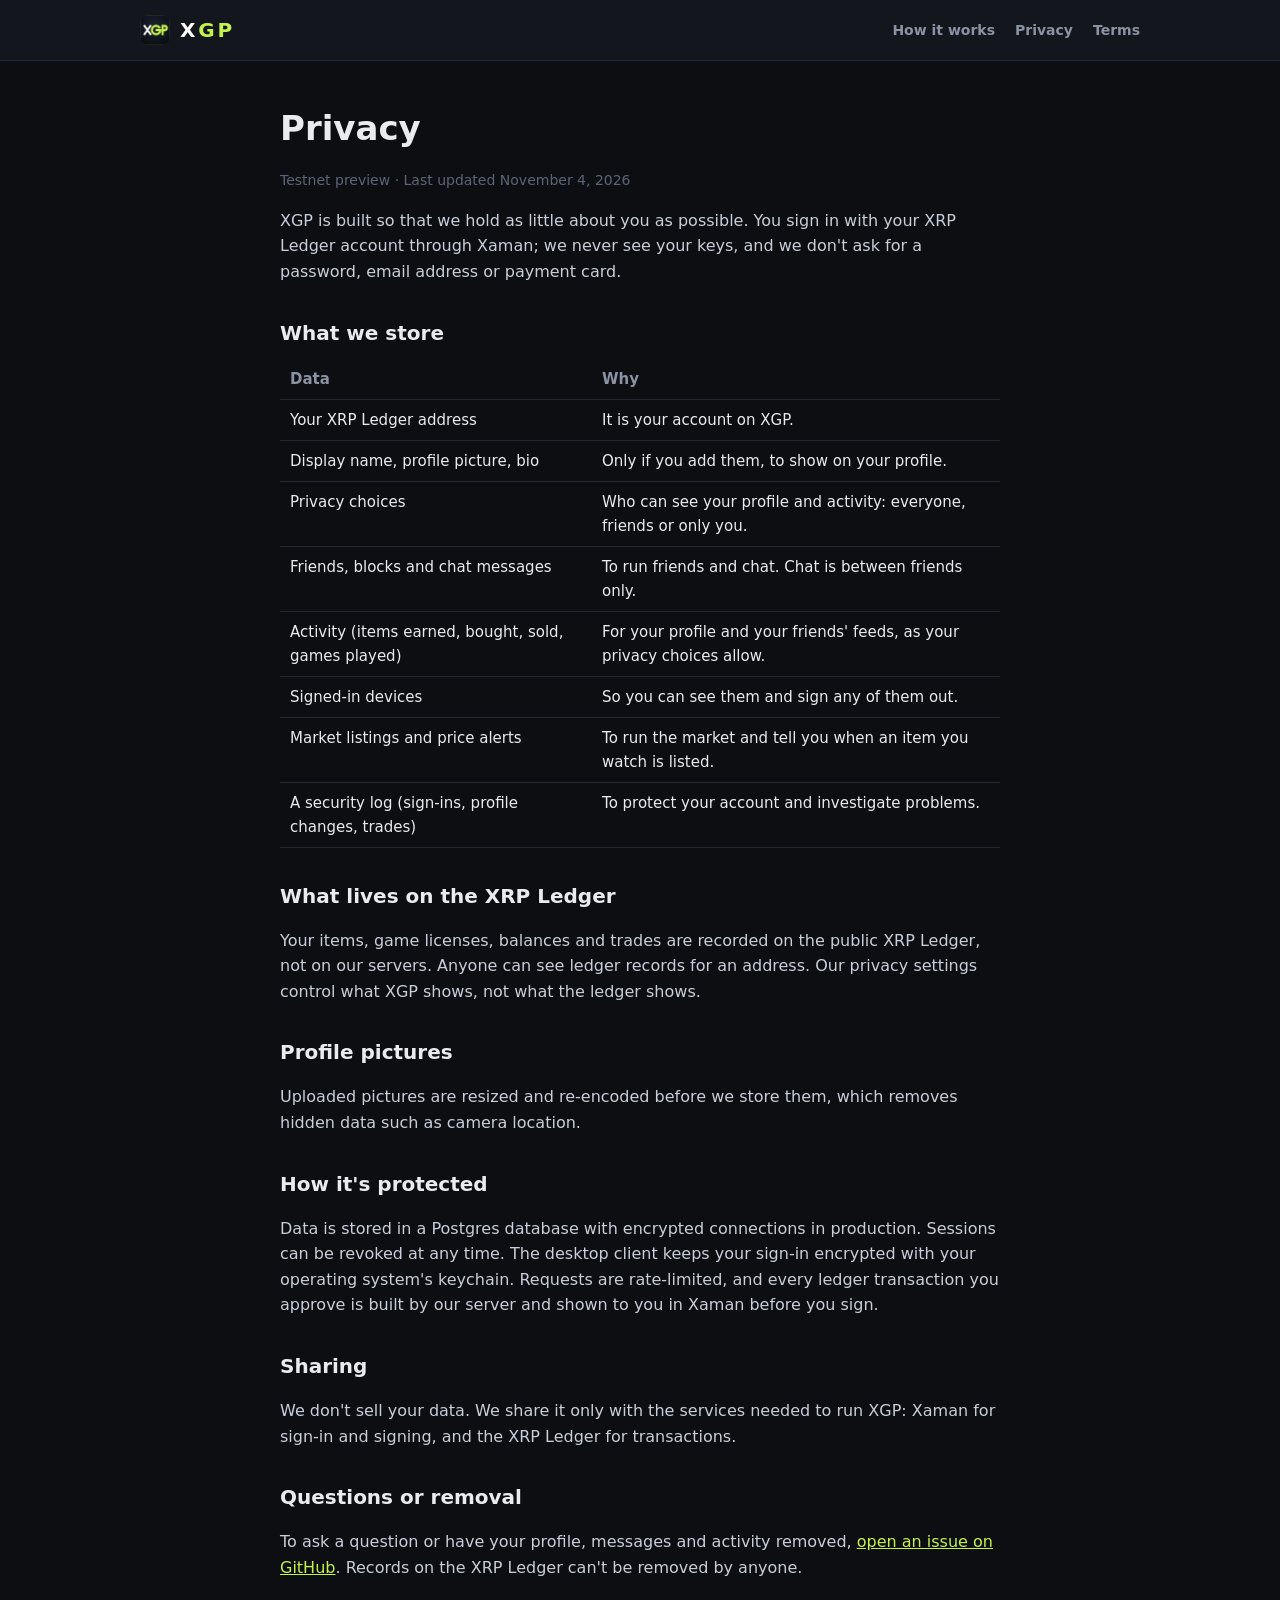
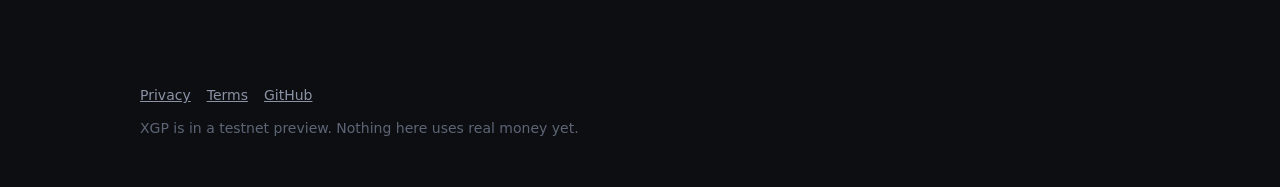
==== privacy.html @ f4c141ed "XGP homepage" ====
<!doctype html>
<html lang="en">
<head>
  <meta charset="utf-8" />
  <meta name="viewport" content="width=device-width, initial-scale=1" />
  <link rel="icon" type="image/svg+xml" href="assets/favicon.svg" />
  <link rel="stylesheet" href="assets/site.css" />
  <title>XGP Privacy</title>
  <meta name="description" content="What XGP stores about players, and how it is protected." />
</head>
<body>
<header class="bar"><div class="wrap">
  <a class="mark" href="./"><img src="assets/logo.png" alt="" /><b>X<span>GP</span></b></a>
  <nav><a href="./#how">How it works</a><a href="privacy.html">Privacy</a><a href="terms.html">Terms</a></nav>
</div></header>
<main class="doc">
  <h1>Privacy</h1>
  <p class="updated">Testnet preview · Last updated November 4, 2026</p>
  <p>XGP is built so that we hold as little about you as possible. You sign in with your XRP Ledger account through Xaman; we never see your keys, and we don't ask for a password, email address or payment card.</p>

  <h2>What we store</h2>
  <table>
    <tr><th>Data</th><th>Why</th></tr>
    <tr><td>Your XRP Ledger address</td><td>It is your account on XGP.</td></tr>
    <tr><td>Display name, profile picture, bio</td><td>Only if you add them, to show on your profile.</td></tr>
    <tr><td>Privacy choices</td><td>Who can see your profile and activity: everyone, friends or only you.</td></tr>
    <tr><td>Friends, blocks and chat messages</td><td>To run friends and chat. Chat is between friends only.</td></tr>
    <tr><td>Activity (items earned, bought, sold, games played)</td><td>For your profile and your friends' feeds, as your privacy choices allow.</td></tr>
    <tr><td>Signed-in devices</td><td>So you can see them and sign any of them out.</td></tr>
    <tr><td>Market listings and price alerts</td><td>To run the market and tell you when an item you watch is listed.</td></tr>
    <tr><td>A security log (sign-ins, profile changes, trades)</td><td>To protect your account and investigate problems.</td></tr>
  </table>

  <h2>What lives on the XRP Ledger</h2>
  <p>Your items, game licenses, balances and trades are recorded on the public XRP Ledger, not on our servers. Anyone can see ledger records for an address. Our privacy settings control what XGP shows, not what the ledger shows.</p>

  <h2>Profile pictures</h2>
  <p>Uploaded pictures are resized and re-encoded before we store them, which removes hidden data such as camera location.</p>

  <h2>How it's protected</h2>
  <p>Data is stored in a Postgres database with encrypted connections in production. Sessions can be revoked at any time. The desktop client keeps your sign-in encrypted with your operating system's keychain. Requests are rate-limited, and every ledger transaction you approve is built by our server and shown to you in Xaman before you sign.</p>

  <h2>Sharing</h2>
  <p>We don't sell your data. We share it only with the services needed to run XGP: Xaman for sign-in and signing, and the XRP Ledger for transactions.</p>

  <h2>Questions or removal</h2>
  <p>To ask a question or have your profile, messages and activity removed, <a href="https://github.com/mrulewicz66/XGP/issues">open an issue on GitHub</a>. Records on the XRP Ledger can't be removed by anyone.</p>
</main>
<footer><div class="wrap">
  <a href="privacy.html">Privacy</a><a href="terms.html">Terms</a><a href="https://github.com/mrulewicz66/XGP">GitHub</a>
  <div style="margin-top:10px">XGP is in a testnet preview. Nothing here uses real money yet.</div>
</div></footer>
</body>
</html>
---- assets/site.css ----
:root {
  --bg: #0c0e12; --panel: #13161c; --line: #232833; --text: #e9ebef; --muted: #8a92a3; --faint: #5d6575; --accent: #c6f24e; --ink: #1a2205;
  color-scheme: dark;
}
* { box-sizing: border-box; }
html, body { margin: 0; background: var(--bg); color: var(--text); font: 16px/1.6 system-ui, -apple-system, 'Segoe UI', sans-serif; -webkit-font-smoothing: antialiased; }
a { color: var(--accent); }
.wrap { max-width: 1040px; margin: 0 auto; padding: 0 20px; }
header.bar { border-bottom: 1px solid var(--line); background: var(--panel); }
header.bar .wrap { display: flex; align-items: center; justify-content: space-between; height: 60px; }
.mark { font-weight: 800; letter-spacing: 0.14em; font-size: 20px; color: #fff; text-decoration: none; display: flex; align-items: center; gap: 10px; }
.mark img { width: 30px; height: 30px; border-radius: 8px; }
.mark b { font-weight: 800; }
.mark span { color: var(--accent); }
nav a { color: var(--muted); text-decoration: none; margin-left: 20px; font-weight: 600; font-size: 14px; }
nav a:hover { color: var(--text); }
.hero { position: relative; overflow: hidden; min-height: 520px; display: grid; place-items: center; text-align: center; border-bottom: 1px solid var(--line); }
.hero > img.bg { position: absolute; inset: 0; width: 100%; height: 100%; object-fit: cover; }
.hero .card { position: relative; max-width: 560px; margin: 40px 20px; padding: 36px 32px; background: rgba(12, 14, 18, 0.74); border: 1px solid rgba(198, 242, 78, 0.18); border-radius: 18px; backdrop-filter: blur(12px); }
.hero h1 { font-size: 44px; line-height: 1.1; margin: 14px 0 10px; letter-spacing: -0.01em; }
.hero p { color: var(--muted); margin: 0 0 22px; font-size: 18px; }
.hero .logo { width: 88px; height: 88px; border-radius: 20px; }
.btn { display: inline-flex; align-items: center; height: 44px; padding: 0 22px; border-radius: 10px; font-weight: 700; text-decoration: none; border: 1px solid var(--line); color: var(--text); background: var(--panel); }
.btn.primary { background: var(--accent); border-color: var(--accent); color: var(--ink); }
.btn + .btn { margin-left: 10px; }
.tag { display: inline-block; font-size: 12px; font-weight: 700; letter-spacing: 0.08em; text-transform: uppercase; color: var(--accent); border: 1px solid rgba(198, 242, 78, 0.35); border-radius: 999px; padding: 3px 10px; }
section { padding: 56px 0; border-bottom: 1px solid var(--line); }
h2 { font-size: 28px; margin: 0 0 8px; }
.lead { color: var(--muted); max-width: 640px; margin: 0 0 28px; }
.grid { display: grid; grid-template-columns: repeat(auto-fit, minmax(220px, 1fr)); gap: 18px; }
.items.grid { grid-template-columns: repeat(auto-fit, minmax(240px, 1fr)); }
.box { background: var(--panel); border: 1px solid var(--line); border-radius: 14px; padding: 20px; }
.box h3 { margin: 0 0 6px; font-size: 17px; }
.box p { margin: 0; color: var(--muted); font-size: 15px; }
.items .box { padding: 0; overflow: hidden; }
.items img { display: block; width: 100%; aspect-ratio: 1; object-fit: cover; }
.items .body { padding: 14px 16px 16px; }
.rar { font-size: 12px; font-weight: 700; }
.epic { color: #c79bff; } .rare { color: #6cc8ff; } .common { color: #b8c0cc; }
footer { padding: 28px 0 48px; color: var(--faint); font-size: 14px; }
footer a { color: var(--muted); margin-right: 16px; }
.doc { max-width: 760px; padding: 40px 20px 60px; margin: 0 auto; }
.doc h1 { font-size: 34px; margin: 0 0 6px; }
.doc h2 { font-size: 20px; margin: 32px 0 8px; }
.doc p, .doc li { color: #c9ced8; }
.doc .updated { color: var(--faint); font-size: 14px; }
.doc table { width: 100%; border-collapse: collapse; margin: 10px 0; font-size: 15px; }
.doc th, .doc td { text-align: left; padding: 8px 10px; border-bottom: 1px solid var(--line); vertical-align: top; }
.doc th { color: var(--muted); font-weight: 600; }
@media (max-width: 600px) {
  .hero h1 { font-size: 32px; }
  nav a { margin-left: 12px; }
  .btn + .btn { margin: 10px 0 0; }
}
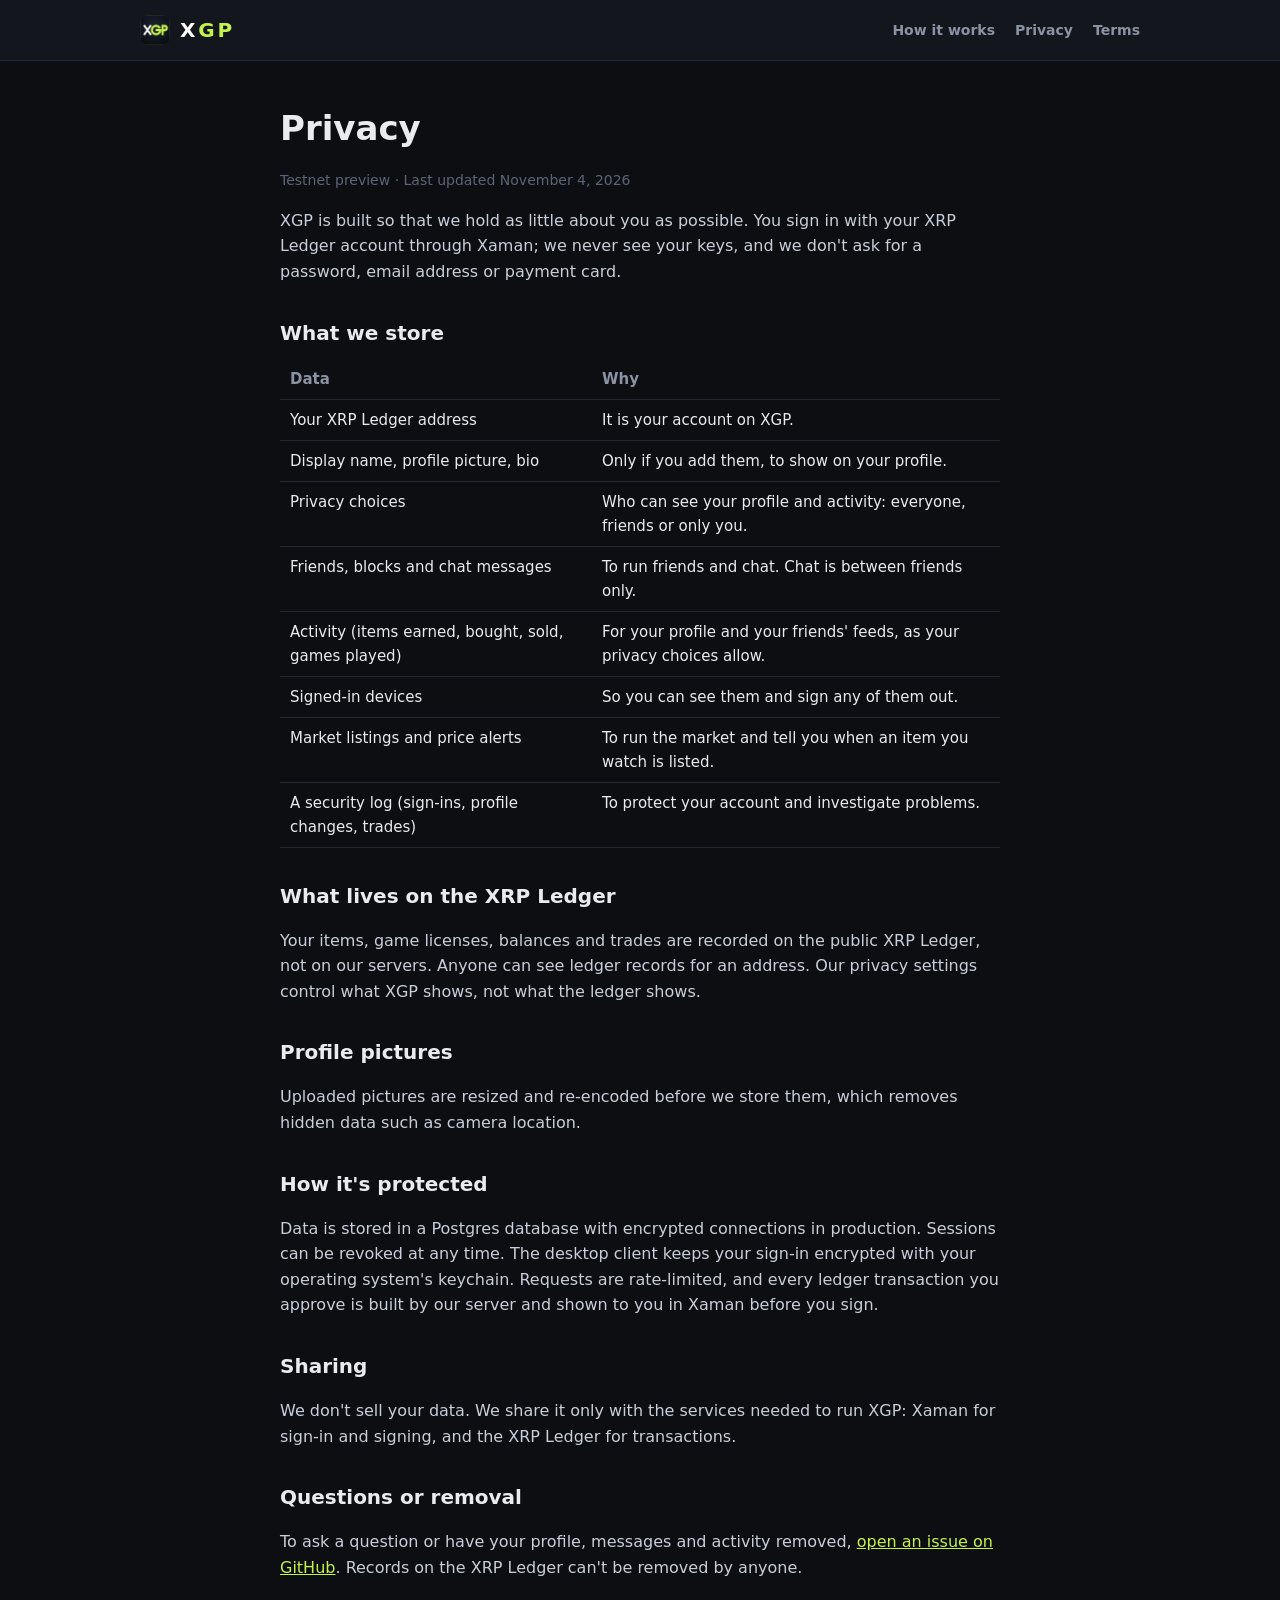
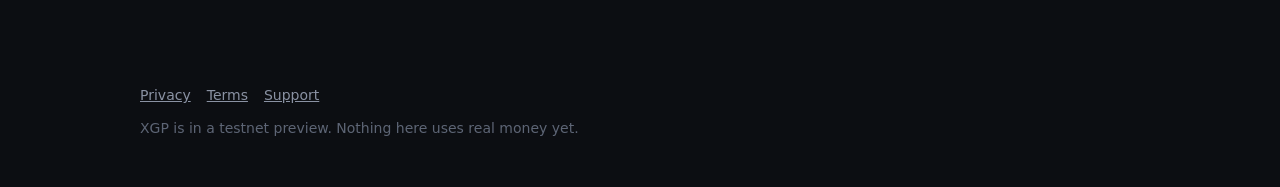
==== commit bd35543e: "Point support links to the public site" ====
--- a/privacy.html
+++ b/privacy.html
@@ -44,10 +44,10 @@
   <p>We don't sell your data. We share it only with the services needed to run XGP: Xaman for sign-in and signing, and the XRP Ledger for transactions.</p>
 
   <h2>Questions or removal</h2>
-  <p>To ask a question or have your profile, messages and activity removed, <a href="https://github.com/mrulewicz66/XGP/issues">open an issue on GitHub</a>. Records on the XRP Ledger can't be removed by anyone.</p>
+  <p>To ask a question or have your profile, messages and activity removed, <a href="https://github.com/mrulewicz66/XPG-Site/issues">open an issue on GitHub</a>. Records on the XRP Ledger can't be removed by anyone.</p>
 </main>
 <footer><div class="wrap">
-  <a href="privacy.html">Privacy</a><a href="terms.html">Terms</a><a href="https://github.com/mrulewicz66/XGP">GitHub</a>
+  <a href="privacy.html">Privacy</a><a href="terms.html">Terms</a><a href="https://github.com/mrulewicz66/XPG-Site/issues">Support</a>
   <div style="margin-top:10px">XGP is in a testnet preview. Nothing here uses real money yet.</div>
 </div></footer>
 </body>
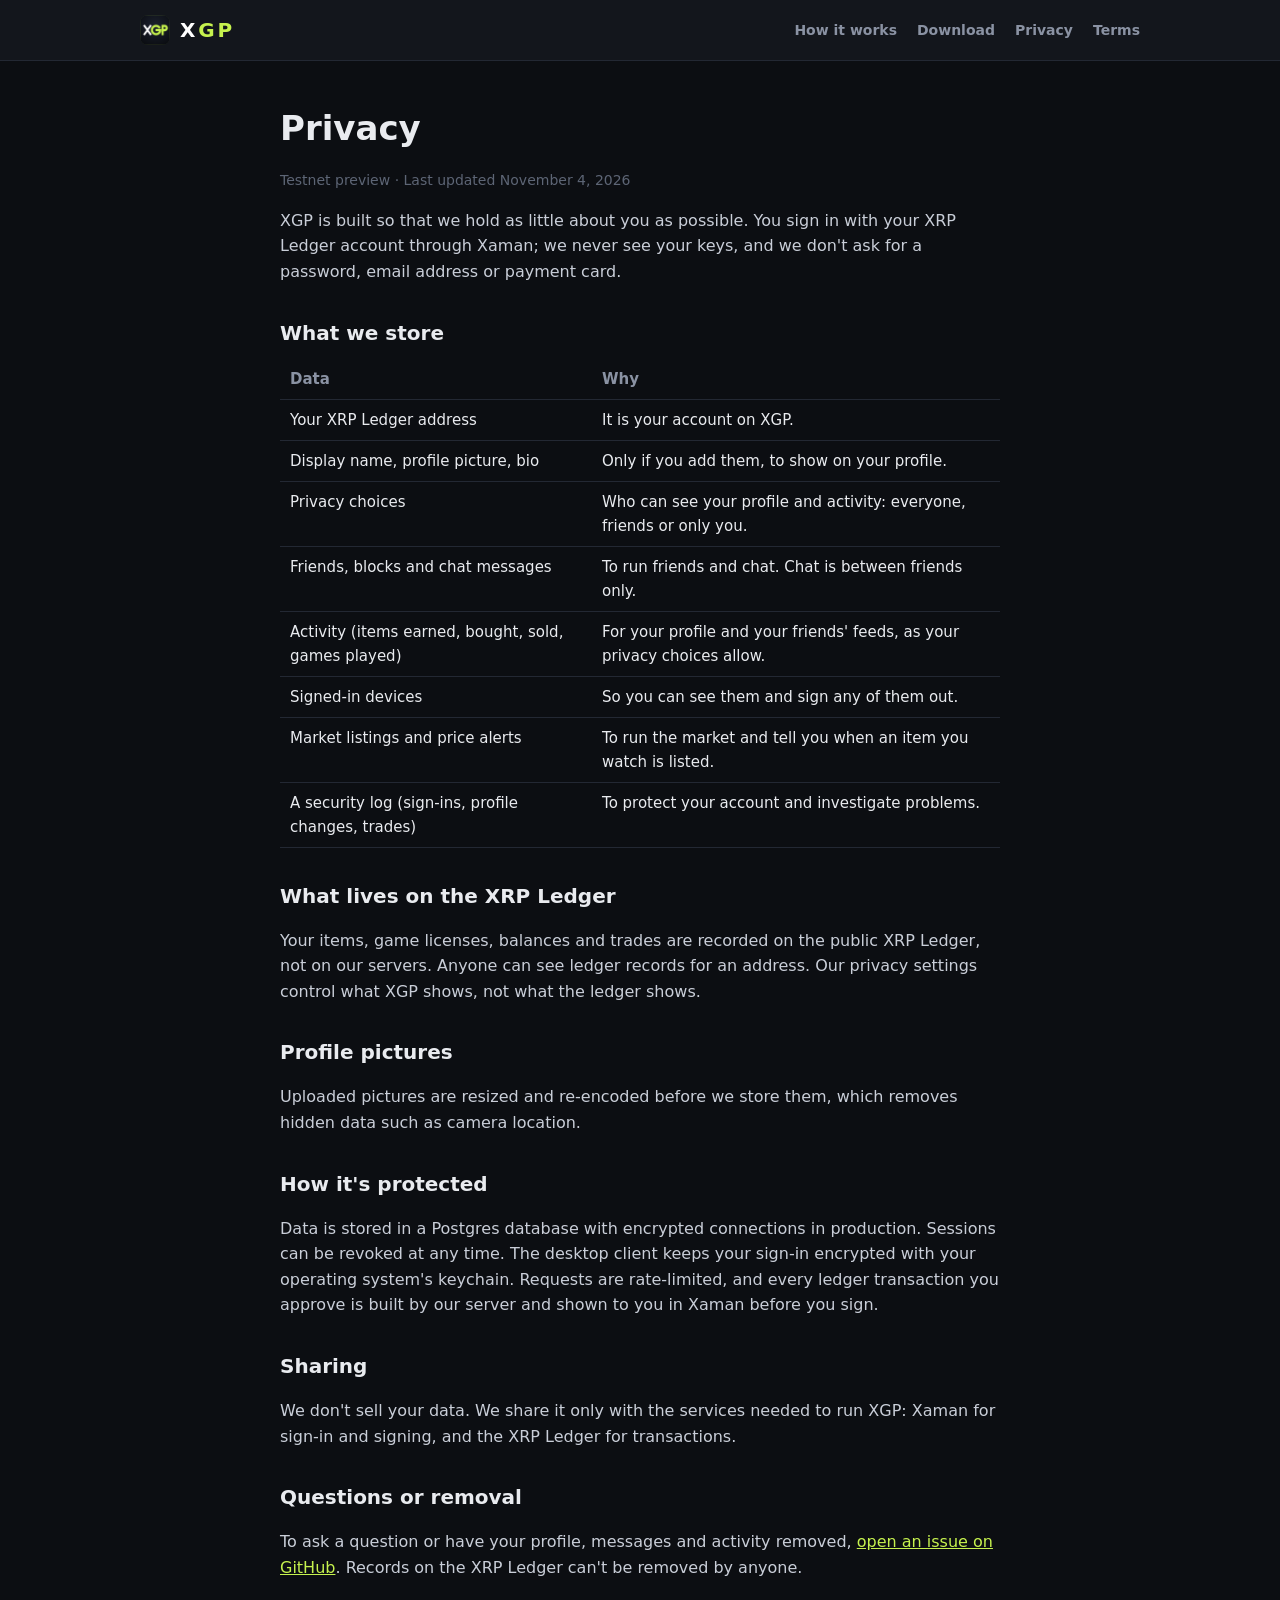
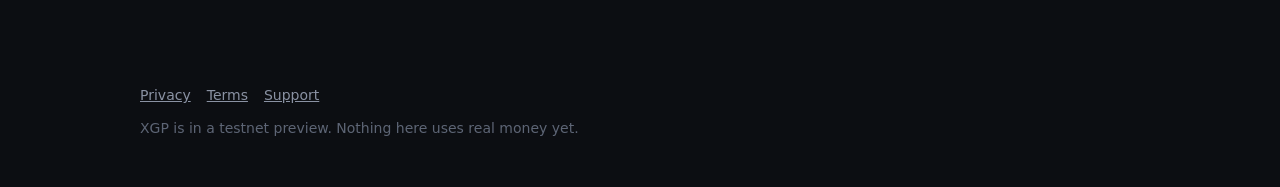
==== commit eaf84ed2: "Download page" ====
--- a/privacy.html
+++ b/privacy.html
@@ -11,7 +11,7 @@
 <body>
 <header class="bar"><div class="wrap">
   <a class="mark" href="./"><img src="assets/logo.png" alt="" /><b>X<span>GP</span></b></a>
-  <nav><a href="./#how">How it works</a><a href="privacy.html">Privacy</a><a href="terms.html">Terms</a></nav>
+  <nav><a href="./#how">How it works</a><a href="download.html">Download</a><a href="privacy.html">Privacy</a><a href="terms.html">Terms</a></nav>
 </div></header>
 <main class="doc">
   <h1>Privacy</h1>
--- a/assets/site.css
+++ b/assets/site.css
@@ -12,7 +12,7 @@
 .mark img { width: 30px; height: 30px; border-radius: 8px; }
 .mark b { font-weight: 800; }
 .mark span { color: var(--accent); }
-nav a { color: var(--muted); text-decoration: none; margin-left: 20px; font-weight: 600; font-size: 14px; }
+nav a { white-space: nowrap; color: var(--muted); text-decoration: none; margin-left: 20px; font-weight: 600; font-size: 14px; }
 nav a:hover { color: var(--text); }
 .hero { position: relative; overflow: hidden; min-height: 520px; display: grid; place-items: center; text-align: center; border-bottom: 1px solid var(--line); }
 .hero > img.bg { position: absolute; inset: 0; width: 100%; height: 100%; object-fit: cover; }
@@ -49,6 +49,7 @@
 .doc th { color: var(--muted); font-weight: 600; }
 @media (max-width: 600px) {
   .hero h1 { font-size: 32px; }
-  nav a { margin-left: 12px; }
+  nav a { margin-left: 12px; white-space: nowrap; }
+  nav a[href="./#how"] { display: none; }
   .btn + .btn { margin: 10px 0 0; }
 }
